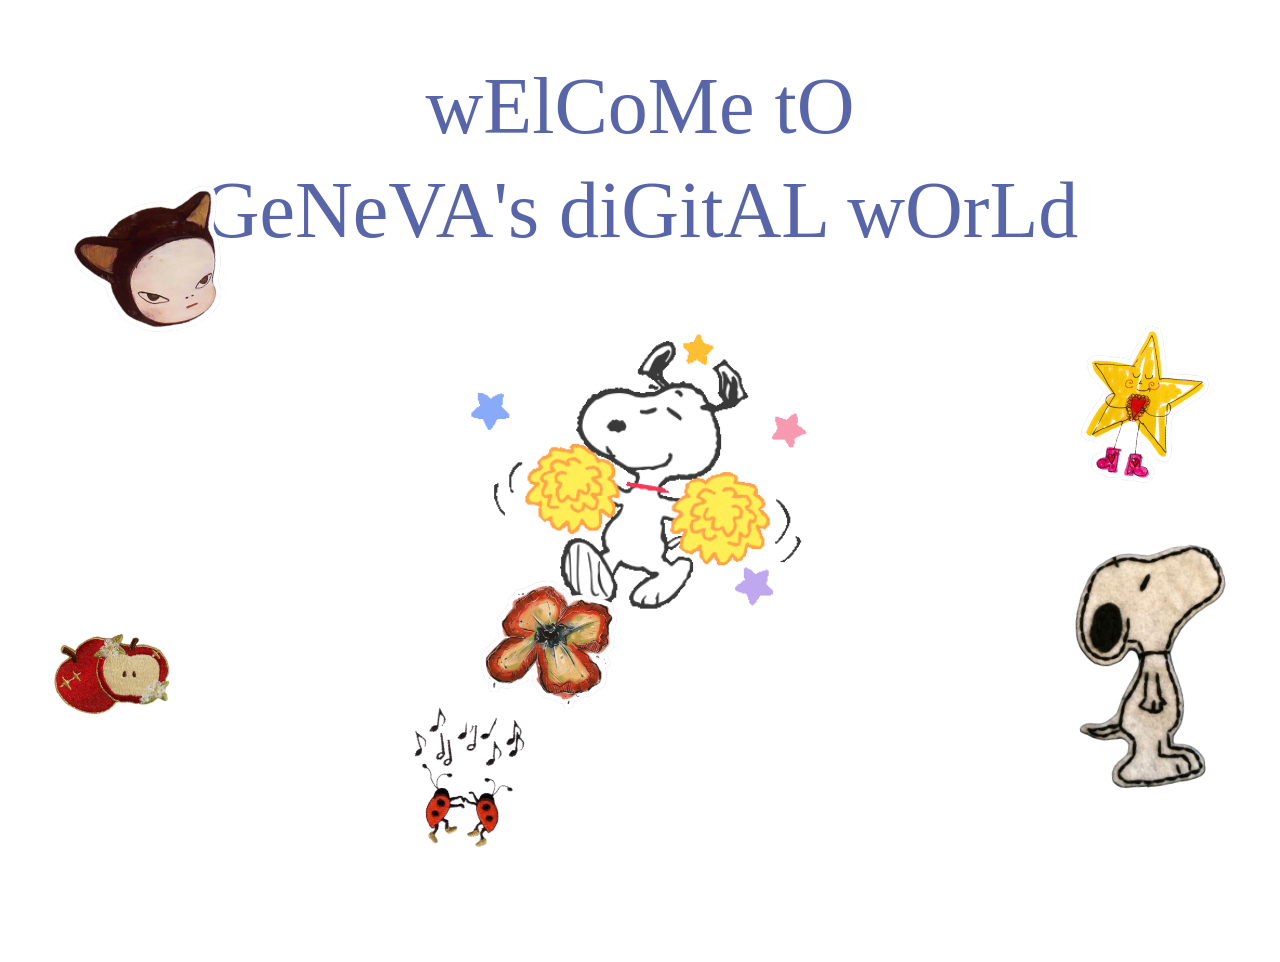
==== index.html @ aa707a8b "Changes My changes to the files" ====
<!DOCTYPE html>
<html lang="en">
<head>
	<meta charset="UTF-8">
	<title>Geneva's Webpage</title>
	<link rel = "stylesheet" type="text/css" href = "css/style.css">
</head>
<body>

	<h1 class = "minoel-text">wElCoMe tO<br> GeNeVA's diGitAL wOrLd</h1>


	<nav>
		<a href="feed/feed.html" class="minoel-text">
			<img src="img/snoopyloop.gif" alt="Enter">
			</a>
	</nav>

	<!-- Scattered Images -->
	<div class="scattered-img" style="top: 15%; left: 5%; transform: rotate(-8deg);">
	<img src="img/nara.png" alt="">
	</div>
	<div class="scattered-img" style="top: 60%; left: 2%; transform: rotate(5deg);">
	<img src="img/apple.png" alt="">
	</div>
	<div class="scattered-img" style="top: 30%; right: 4%; transform: rotate(12deg);">
	<img src="img/star.png" alt="">
	</div>
	<div class="scattered-img" style="top: 55%; right: 3%; transform: rotate(-6deg);">
	<img src="img/snoopy.png" alt="">
	</div>
	<div class="scattered-img" style="bottom: 25%; right: 50%; transform: rotate(3deg);">
	<img src="img/flower.png" alt="">
	</div>
	<div class="scattered-img" style="bottom: 10%; left: 30%; transform: rotate(3deg);">
	<img src="img/ladybug.png" alt="">
	</div>
	
</body>
</html>
---- css/style.css ----
@font-face {
  font-family: 'Minoel';
  src: url('../fonts/minoel.otf') format('opentype'),
       url('../fonts/minoel.ttf') format('truetype');
  font-weight: normal;
  font-style: normal;
}

.minoel-text {
  font-family: 'Minoel', cursive;
  font-weight: normal;
  line-height: 1.3;
  color: #5865a8;
  -webkit-font-smoothing: antialiased;
  -moz-osx-font-smoothing: grayscale;
  text-rendering: optimizeLegibility;
}

/* ----------------------------------------
Scattered Images
------------------------------------------- */
body {
  position: relative;
  min-height: 100vh;
}

.scattered-img {
  position: absolute;
  width: 160px;
  z-index: 0;
  cursor: pointer;
  transition: transform 0.3s ease, z-index 0s;
}

.scattered-img img {
  width: 100%;
}

.scattered-img:hover {
  transform: rotate(0deg) scale(1.08) !important;
  z-index: 10;
}

nav {
  display: flex;
  justify-content: center;
  align-items: center;
}

.minoel-text img {
  display: block;
  width: 400px; /* adjust to whatever size looks good */
  height: auto;
}

/* ----------------------------------------
Header
------------------------------------------- */
h1 {
  text-align: center;
  font-size: 80px;
}

.img-container {
  width: 100%;
  max-width: 400px;
  margin: 0 auto 20px;
}

.img-container img {
  width: 100%;
  height: auto;
  display: block;
}
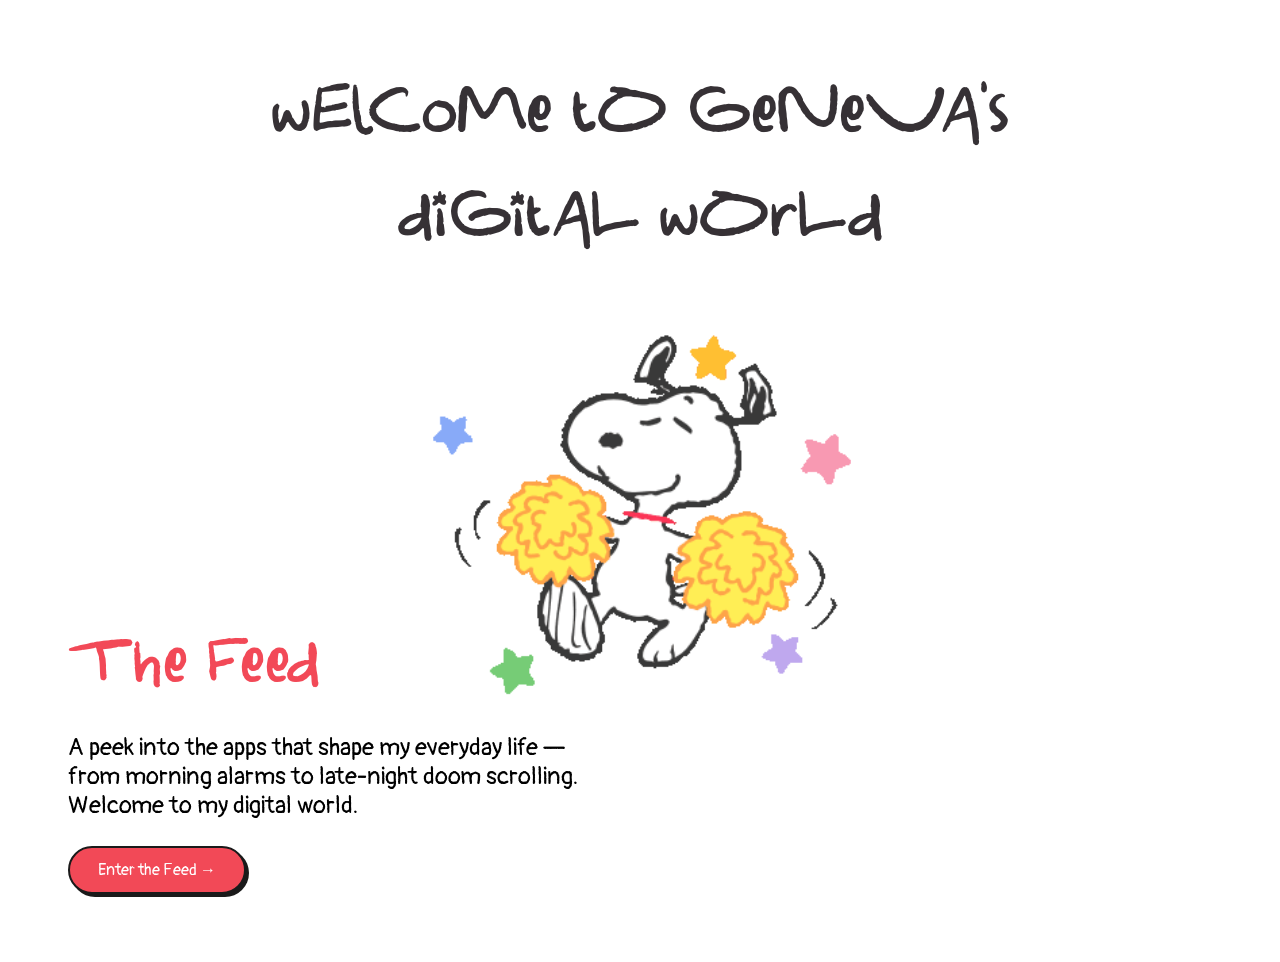
==== commit 588561a5: "Changes Changes to the home page" ====
--- a/index.html
+++ b/index.html
@@ -1,40 +1,48 @@
 <!DOCTYPE html>
 <html lang="en">
 <head>
-	<meta charset="UTF-8">
-	<title>Geneva's Webpage</title>
-	<link rel = "stylesheet" type="text/css" href = "css/style.css">
+  <meta charset="UTF-8">
+  <title>Geneva's Webpage</title>
+  <link rel="stylesheet" type="text/css" href="css/style.css">
+  <link rel="preconnect" href="https://fonts.googleapis.com">
+  <link rel="preconnect" href="https://fonts.gstatic.com" crossorigin>
+  <link href="https://fonts.googleapis.com/css2?family=Pangolin&display=swap" rel="stylesheet">
 </head>
 <body>
 
-	<h1 class = "minoel-text">wElCoMe tO<br> GeNeVA's diGitAL wOrLd</h1>
+  <h1 class="minoel-text">wElCoMe tO GeNeVA's <br>diGitAL wOrLd</h1>
 
+  <nav>
+    <a href="feed/feed.html" class="gif">
+      <img src="img/snoopyloop.gif" alt="Enter">
+    </a>
+  </nav>
 
-	<nav>
-		<a href="feed/feed.html" class="minoel-text">
-			<img src="img/snoopyloop.gif" alt="Enter">
-			</a>
-	</nav>
+  <section>
+    <h2 class="minoel-text">The Feed</h2>
+    <p>A peek into the apps that shape my everyday life — <br>from morning alarms to late-night doom scrolling. <br>Welcome to my digital world.</p>
+    <a href="feed/feed.html" class="feed-btn">Enter the Feed →</a>
+  </section>
 
-	<!-- Scattered Images -->
-	<div class="scattered-img" style="top: 15%; left: 5%; transform: rotate(-8deg);">
-	<img src="img/nara.png" alt="">
-	</div>
-	<div class="scattered-img" style="top: 60%; left: 2%; transform: rotate(5deg);">
-	<img src="img/apple.png" alt="">
-	</div>
-	<div class="scattered-img" style="top: 30%; right: 4%; transform: rotate(12deg);">
-	<img src="img/star.png" alt="">
-	</div>
-	<div class="scattered-img" style="top: 55%; right: 3%; transform: rotate(-6deg);">
-	<img src="img/snoopy.png" alt="">
-	</div>
-	<div class="scattered-img" style="bottom: 25%; right: 50%; transform: rotate(3deg);">
-	<img src="img/flower.png" alt="">
-	</div>
-	<div class="scattered-img" style="bottom: 10%; left: 30%; transform: rotate(3deg);">
-	<img src="img/ladybug.png" alt="">
-	</div>
-	
+  <!-- Scattered Images
+  <div class="scattered-img" style="top: 15%; left: 5%; transform: rotate(-8deg);">
+    <img src="img/nara.png" alt="">
+  </div>
+  <div class="scattered-img" style="top: 60%; left: 2%; transform: rotate(5deg);">
+    <img src="img/apple.png" alt="">
+  </div>
+  <div class="scattered-img" style="top: 30%; right: 4%; transform: rotate(12deg);">
+    <img src="img/star.png" alt="">
+  </div>
+  <div class="scattered-img" style="top: 55%; right: 3%; transform: rotate(-6deg);">
+    <img src="img/snoopy.png" alt="">
+  </div>
+  <div class="scattered-img" style="bottom: 25%; right: 50%; transform: rotate(3deg);">
+    <img src="img/flower.png" alt="">
+  </div>
+  <div class="scattered-img" style="bottom: 10%; left: 30%; transform: rotate(3deg);">
+    <img src="img/ladybug.png" alt="">
+  </div> -->
+
 </body>
 </html>
--- a/css/style.css
+++ b/css/style.css
@@ -1,7 +1,15 @@
+:root {
+  --black: #1a1a1a;
+}
+
+/* ----------------------------------------
+  CUSTOM FONT
+------------------------------------------- */
+
 @font-face {
   font-family: 'Minoel';
-  src: url('../fonts/minoel.otf') format('opentype'),
-       url('../fonts/minoel.ttf') format('truetype');
+  src: url('../fonts/Minoel.otf') format('opentype'),
+       url('../fonts/Minoel.ttf') format('truetype');
   font-weight: normal;
   font-style: normal;
 }
@@ -10,21 +18,103 @@
   font-family: 'Minoel', cursive;
   font-weight: normal;
   line-height: 1.3;
-  color: #5865a8;
   -webkit-font-smoothing: antialiased;
   -moz-osx-font-smoothing: grayscale;
   text-rendering: optimizeLegibility;
 }
 
 /* ----------------------------------------
-Scattered Images
+  BASE
 ------------------------------------------- */
+
 body {
   position: relative;
   min-height: 100vh;
 }
 
-.scattered-img {
+/* ----------------------------------------
+  HEADER
+------------------------------------------- */
+
+h1 {
+  text-align: center;
+  font-size: 80px;
+  color: #363135;
+}
+
+/* ----------------------------------------
+  GIF NAV
+------------------------------------------- */
+
+.gif {
+  display: flex;
+  justify-content: center;
+  align-items: center;
+}
+
+.gif img {
+  width: 500px;
+  height: auto;
+}
+
+/* ----------------------------------------
+  SECTION
+------------------------------------------- */
+
+section {
+  display: flex;
+  flex-direction: column;
+  align-items: flex-start;
+  text-align: left;
+  gap: 2px;
+  padding-left: 60px;
+  position: absolute;
+  bottom: 60px;
+  left: 0;
+}
+
+section h2 {
+  color: #F24957;
+  margin: 0;
+  font-size: 75px;
+}
+
+section p {
+  font-family: "Pangolin", cursive;
+  font-weight: 100;
+  font-style: normal;
+  font-size: 24px;
+  text-align: left;
+  margin: 2;
+}
+
+/* ----------------------------------------
+  FEED BUTTON
+------------------------------------------- */
+
+.feed-btn {
+  display: inline-block;
+  padding: 12px 28px;
+  background: #F24957;
+  color: white;
+  text-decoration: none;
+  border-radius: 100px;
+  border: 2.5px solid var(--black);
+  box-shadow: 3px 3px 0 var(--black);
+  transition: transform 0.2s, box-shadow 0.2s;
+  font-family: "Pangolin", cursive;
+}
+
+.feed-btn:hover {
+  transform: translateY(-2px);
+  box-shadow: 5px 5px 0 var(--black);
+}
+
+/* ----------------------------------------
+  SCATTERED IMAGES (saved for later)
+------------------------------------------- */
+
+/* .scattered-img {
   position: absolute;
   width: 160px;
   z-index: 0;
@@ -39,36 +129,36 @@
 .scattered-img:hover {
   transform: rotate(0deg) scale(1.08) !important;
   z-index: 10;
-}
-
-nav {
-  display: flex;
-  justify-content: center;
-  align-items: center;
-}
-
-.minoel-text img {
-  display: block;
-  width: 400px; /* adjust to whatever size looks good */
-  height: auto;
-}
+} */
 
 /* ----------------------------------------
-Header
+  RESPONSIVE
 ------------------------------------------- */
-h1 {
-  text-align: center;
-  font-size: 80px;
-}
 
-.img-container {
-  width: 100%;
-  max-width: 400px;
-  margin: 0 auto 20px;
-}
+@media (max-width: 768px) {
+  body {
+    display: flex;
+    flex-direction: column;
+    align-items: center;
+    padding: 20px;
+  }
 
-.img-container img {
-  width: 100%;
-  height: auto;
-  display: block;
+  h1 {
+    font-size: 48px;
+  }
+
+  .gif img {
+    width: 250px;
+  }
+
+  section {
+    position: static;
+    align-items: center;
+    text-align: center;
+    padding-left: 0;
+  }
+
+  section p {
+    text-align: center;
+  }
 }
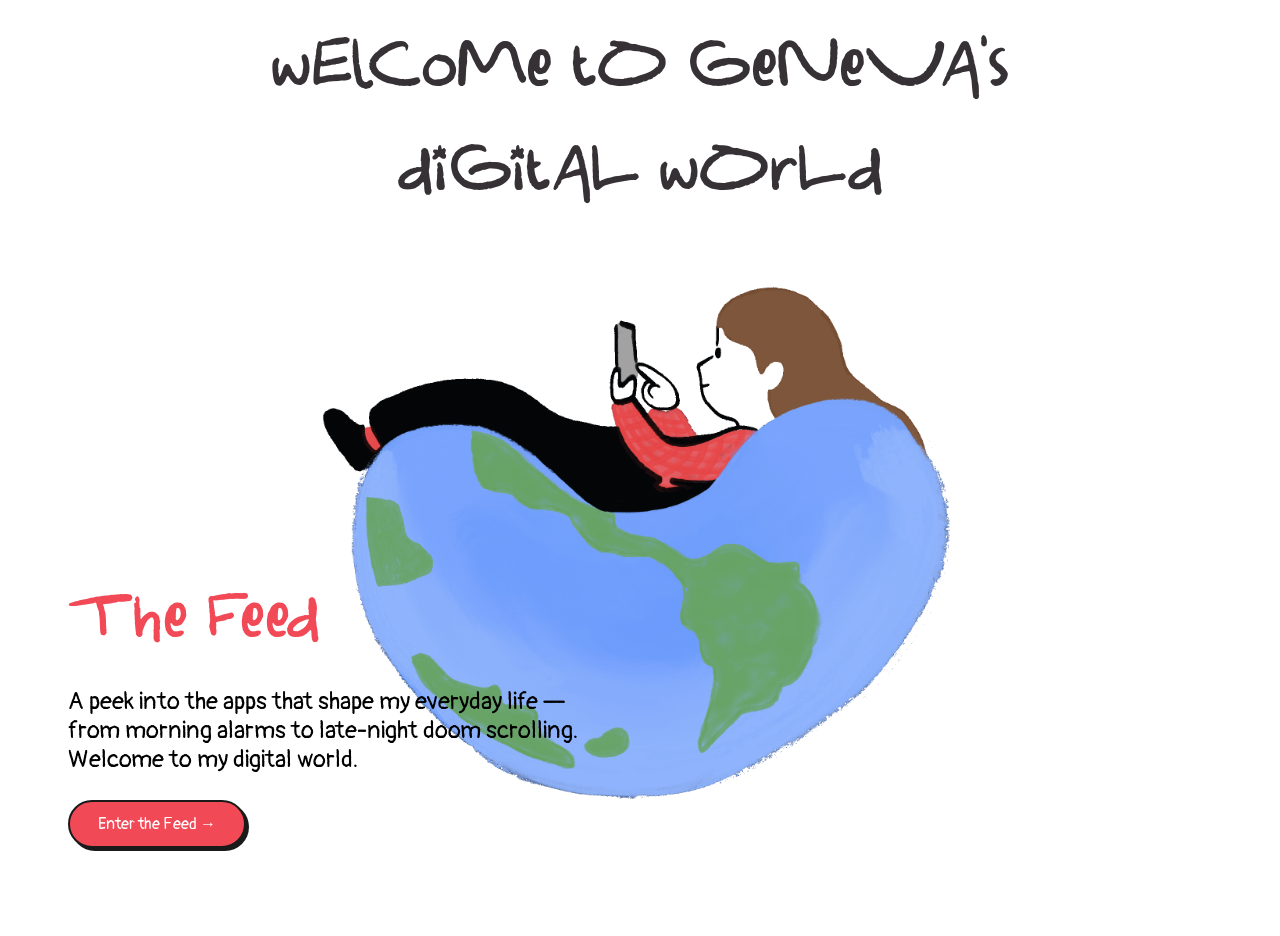
==== commit da0d9ec4: "Drawing Added drawing and changed home page to not scroll" ====
--- a/index.html
+++ b/index.html
@@ -14,7 +14,7 @@
 
   <nav>
     <a href="feed/feed.html" class="gif">
-      <img src="img/snoopyloop.gif" alt="Enter">
+      <img src="img/animated2.gif" alt="Enter">
     </a>
   </nav>
 
--- a/css/style.css
+++ b/css/style.css
@@ -29,7 +29,8 @@
 
 body {
   position: relative;
-  min-height: 100vh;
+  height: 100vh;
+  overflow: hidden;
 }
 
 /* ----------------------------------------
@@ -40,20 +41,36 @@
   text-align: center;
   font-size: 80px;
   color: #363135;
+  margin: 0;
+  padding: 0;
+  line-height: 1;
 }
 
 /* ----------------------------------------
   GIF NAV
 ------------------------------------------- */
 
-.gif {
+/* .gif {
   display: flex;
   justify-content: center;
   align-items: center;
 }
 
 .gif img {
-  width: 500px;
+  width: 700px;
+  height: auto;
+} */
+
+
+.gif {
+  display: flex;
+  justify-content: center;
+  align-items: center;
+  margin-top: -80px;
+}
+
+.gif img {
+  width: 800px;
   height: auto;
 }
 
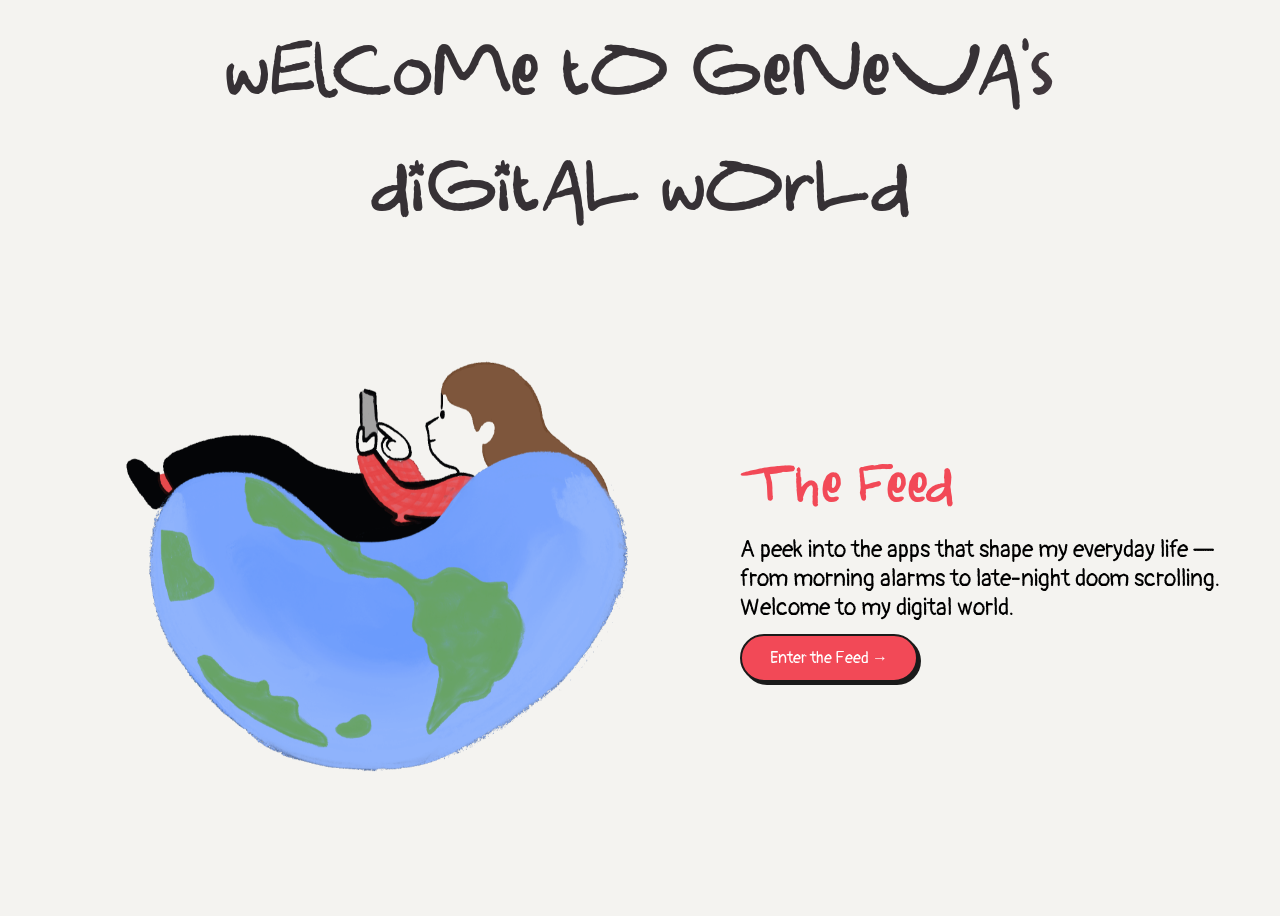
==== commit 1c56aff9: "New changes Removed certain features and repositioned things" ====
--- a/index.html
+++ b/index.html
@@ -12,37 +12,18 @@
 
   <h1 class="minoel-text">wElCoMe tO GeNeVA's <br>diGitAL wOrLd</h1>
 
-  <nav>
-    <a href="feed/feed.html" class="gif">
-      <img src="img/animated2.gif" alt="Enter">
-    </a>
-  </nav>
+  <div class="content-row">
+    <nav class="animated-gif">
+      <a href="feed/feed.html" class="gif">
+        <img src="img/animated2.gif" alt="Enter">
+      </a>
+    </nav>
 
-  <section>
-    <h2 class="minoel-text">The Feed</h2>
-    <p>A peek into the apps that shape my everyday life — <br>from morning alarms to late-night doom scrolling. <br>Welcome to my digital world.</p>
-    <a href="feed/feed.html" class="feed-btn">Enter the Feed →</a>
-  </section>
-
-  <!-- Scattered Images
-  <div class="scattered-img" style="top: 15%; left: 5%; transform: rotate(-8deg);">
-    <img src="img/nara.png" alt="">
+    <section class="right-side">
+      <h2 class="minoel-text">The Feed</h2>
+      <p>A peek into the apps that shape my everyday life — <br>from morning alarms to late-night doom scrolling. <br>Welcome to my digital world.</p>
+      <a href="feed/feed.html" class="feed-btn">Enter the Feed →</a>
+    </section>
   </div>
-  <div class="scattered-img" style="top: 60%; left: 2%; transform: rotate(5deg);">
-    <img src="img/apple.png" alt="">
-  </div>
-  <div class="scattered-img" style="top: 30%; right: 4%; transform: rotate(12deg);">
-    <img src="img/star.png" alt="">
-  </div>
-  <div class="scattered-img" style="top: 55%; right: 3%; transform: rotate(-6deg);">
-    <img src="img/snoopy.png" alt="">
-  </div>
-  <div class="scattered-img" style="bottom: 25%; right: 50%; transform: rotate(3deg);">
-    <img src="img/flower.png" alt="">
-  </div>
-  <div class="scattered-img" style="bottom: 10%; left: 30%; transform: rotate(3deg);">
-    <img src="img/ladybug.png" alt="">
-  </div> -->
-
 </body>
 </html>
--- a/css/style.css
+++ b/css/style.css
@@ -1,5 +1,6 @@
 :root {
   --black: #1a1a1a;
+  --red: #F24957;
 }
 
 /* ----------------------------------------
@@ -31,6 +32,7 @@
   position: relative;
   height: 100vh;
   overflow: hidden;
+  background-color: #F4F3F0;
 }
 
 /* ----------------------------------------
@@ -38,40 +40,47 @@
 ------------------------------------------- */
 
 h1 {
+  font-size: clamp(40px, 7vw, 100px); /* FIX 3: scales with screen size */
+  line-height: 1;
   text-align: center;
-  font-size: 80px;
-  color: #363135;
   margin: 0;
   padding: 0;
-  line-height: 1;
+  background: linear-gradient(90deg, #363135 40%, #a07080 50%, #363135 60%);
+  background-size: 200% auto;
+  -webkit-background-clip: text;
+  -webkit-text-fill-color: transparent;
+  background-clip: text;
+  animation: slideUp 0.6s ease-out both;
 }
 
 /* ----------------------------------------
-  GIF NAV
+  LAYOUT
 ------------------------------------------- */
 
-/* .gif {
+.content-row {
   display: flex;
+  flex-direction: row;
+  align-items: center;
   justify-content: center;
-  align-items: center;
+  gap: 40px;
+  width: 100%;
 }
 
-.gif img {
-  width: 700px;
-  height: auto;
-} */
-
+/* ----------------------------------------
+  GIF
+------------------------------------------- */
 
 .gif {
   display: flex;
   justify-content: center;
   align-items: center;
-  margin-top: -80px;
+  animation: fadeIn 0.6s ease-in 0.2s both;
 }
 
 .gif img {
-  width: 800px;
+  width: clamp(300px, 50vw, 800px); /* FIX 3: scales with screen size */
   height: auto;
+  animation: float 3s ease-in-out infinite;
 }
 
 /* ----------------------------------------
@@ -82,71 +91,45 @@
   display: flex;
   flex-direction: column;
   align-items: flex-start;
-  text-align: left;
-  gap: 2px;
-  padding-left: 60px;
-  position: absolute;
-  bottom: 60px;
-  left: 0;
+  gap: 12px;
+  animation: slideUp 0.6s ease-out 0.3s both;
 }
 
 section h2 {
-  color: #F24957;
+  font-size: clamp(36px, 5vw, 75px); /* FIX 3: scales with screen size */
+  color: var(--red);
   margin: 0;
-  font-size: 75px;
 }
+
+/* FIX 1: removed section h2::after and h2:hover::after entirely */
 
 section p {
   font-family: "Pangolin", cursive;
-  font-weight: 100;
-  font-style: normal;
-  font-size: 24px;
-  text-align: left;
-  margin: 2;
+  font-size: clamp(14px, 1.8vw, 24px); /* FIX 3: scales with screen size */
+  margin: 0;
 }
 
 /* ----------------------------------------
   FEED BUTTON
 ------------------------------------------- */
 
+/* FIX 2: split into two classes so pulse never gets interrupted */
 .feed-btn {
   display: inline-block;
   padding: 12px 28px;
-  background: #F24957;
+  background: var(--red);
   color: white;
+  font-family: "Pangolin", cursive;
   text-decoration: none;
   border-radius: 100px;
   border: 2.5px solid var(--black);
   box-shadow: 3px 3px 0 var(--black);
-  transition: transform 0.2s, box-shadow 0.2s;
-  font-family: "Pangolin", cursive;
+  animation: slideUp 0.6s ease-out 0.5s both, pulse 2s ease-in-out 1.1s infinite;
 }
 
 .feed-btn:hover {
   transform: translateY(-2px);
-  box-shadow: 5px 5px 0 var(--black);
 }
-
-/* ----------------------------------------
-  SCATTERED IMAGES (saved for later)
-------------------------------------------- */
-
-/* .scattered-img {
-  position: absolute;
-  width: 160px;
-  z-index: 0;
-  cursor: pointer;
-  transition: transform 0.3s ease, z-index 0s;
-}
-
-.scattered-img img {
-  width: 100%;
-}
-
-.scattered-img:hover {
-  transform: rotate(0deg) scale(1.08) !important;
-  z-index: 10;
-} */
 
 /* ----------------------------------------
   RESPONSIVE
@@ -158,10 +141,12 @@
     flex-direction: column;
     align-items: center;
     padding: 20px;
+    overflow: auto;
   }
 
-  h1 {
-    font-size: 48px;
+  .content-row {
+    flex-direction: column;
+    align-items: center;
   }
 
   .gif img {
@@ -169,13 +154,31 @@
   }
 
   section {
-    position: static;
     align-items: center;
     text-align: center;
-    padding-left: 0;
   }
+}
 
-  section p {
-    text-align: center;
-  }
+/* ----------------------------------------
+  ANIMATIONS
+------------------------------------------- */
+
+@keyframes fadeIn {
+  from { opacity: 0; }
+  to { opacity: 1; }
+}
+
+@keyframes slideUp {
+  from { opacity: 0; transform: translateY(30px); }
+  to { opacity: 1; transform: translateY(0); }
+}
+
+@keyframes float {
+  0%, 100% { transform: translateY(0); }
+  50% { transform: translateY(-12px); }
+}
+
+@keyframes pulse {
+  0%, 100% { box-shadow: 3px 3px 0 var(--black); }
+  50% { box-shadow: 6px 6px 0 var(--black); }
 }
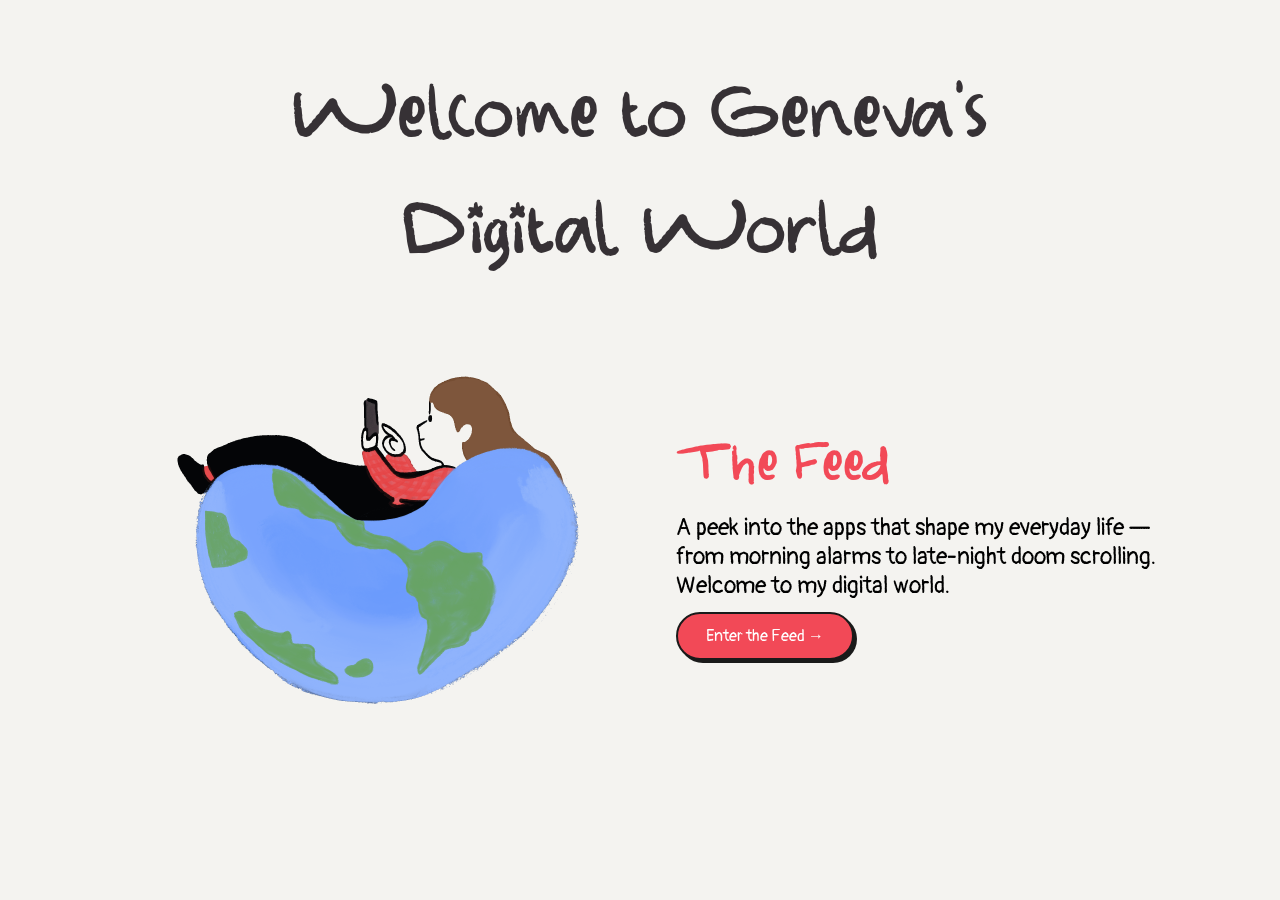
==== commit 68bbb954: "Almost Complete Final Website" ====
--- a/index.html
+++ b/index.html
@@ -10,7 +10,10 @@
 </head>
 <body>
 
-  <h1 class="minoel-text">wElCoMe tO GeNeVA's <br>diGitAL wOrLd</h1>
+  <!-- <h1 class="minoel-text">wElCoMe tO GeNeVA's <br>diGitAL wOrLd</h1> -->
+  <h1 class="minoel-text">Welcome to Geneva's <br>Digital World</h1>
+
+
 
   <div class="content-row">
     <nav class="animated-gif">
--- a/css/style.css
+++ b/css/style.css
@@ -30,10 +30,14 @@
 
 body {
   position: relative;
-  height: 100vh;
-  overflow: hidden;
   background-color: #F4F3F0;
 }
+
+/* ADD LATER IF I WANT TO ADD CUSTOM cursor */
+/* * {
+  cursor: url('../feed/img/denim-heart2.png'), auto;
+} */
+
 
 /* ----------------------------------------
   HEADER
@@ -44,6 +48,7 @@
   line-height: 1;
   text-align: center;
   margin: 0;
+  margin-top: 50px;
   padding: 0;
   background: linear-gradient(90deg, #363135 40%, #a07080 50%, #363135 60%);
   background-size: 200% auto;
@@ -78,8 +83,8 @@
 }
 
 .gif img {
-  width: clamp(300px, 50vw, 800px); /* FIX 3: scales with screen size */
-  height: auto;
+  width: clamp(200px, 40vw, 800px);
+  height: auto; /* lets the image scale naturally without distortion */
   animation: float 3s ease-in-out infinite;
 }
 
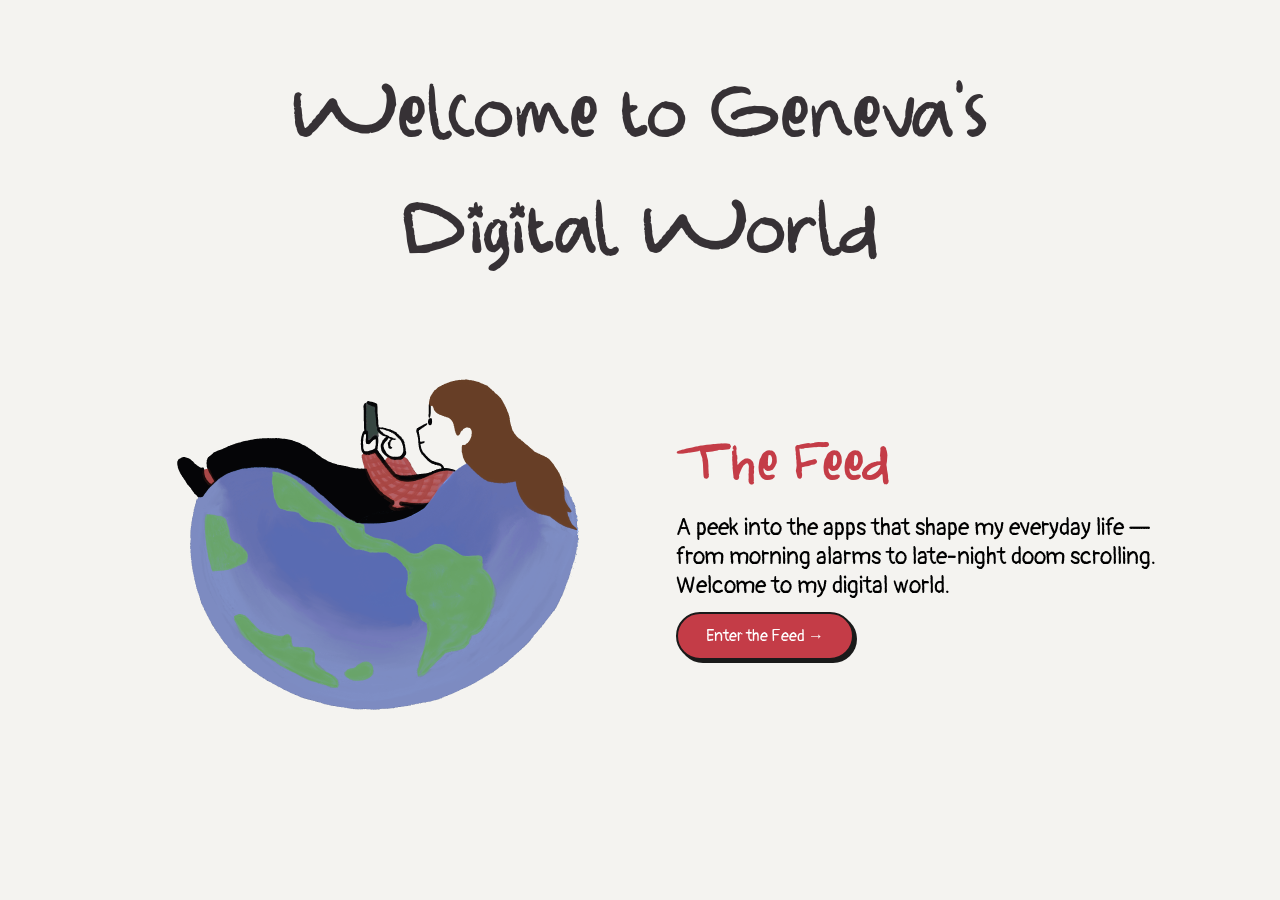
==== commit f4c2f98a: "Final changes Final changes, added all doodles" ====
--- a/index.html
+++ b/index.html
@@ -2,31 +2,34 @@
 <html lang="en">
 <head>
   <meta charset="UTF-8">
-  <title>Geneva's Webpage</title>
-  <link rel="stylesheet" type="text/css" href="css/style.css">
+  <meta name="viewport" content="width=device-width, initial-scale=1.0">
+  <title>Geneva's Digital World</title>
+  <link rel="stylesheet" href="css/style.css">
   <link rel="preconnect" href="https://fonts.googleapis.com">
   <link rel="preconnect" href="https://fonts.gstatic.com" crossorigin>
   <link href="https://fonts.googleapis.com/css2?family=Pangolin&display=swap" rel="stylesheet">
 </head>
 <body>
 
-  <!-- <h1 class="minoel-text">wElCoMe tO GeNeVA's <br>diGitAL wOrLd</h1> -->
   <h1 class="minoel-text">Welcome to Geneva's <br>Digital World</h1>
 
+  <div class="content-row">
 
+    <!-- Animated GIF — links to the feed -->
+    <a href="feed/feed.html" class="gif" aria-label="Enter the Feed">
+      <img src="img/animatedgiffinal.gif" alt="Animated logo linking to The Feed" aria-hidden="true">
+    </a>
 
-  <div class="content-row">
-    <nav class="animated-gif">
-      <a href="feed/feed.html" class="gif">
-        <img src="img/animated2.gif" alt="Enter">
-      </a>
-    </nav>
+    <!-- Intro copy + CTA -->
+    <section>
+      <h2 class="minoel-text">The Feed</h2>
+      <p>A peek into the apps that shape my everyday life —<br>
+         from morning alarms to late-night doom scrolling.<br>
+         Welcome to my digital world.</p>
+      <a href="feed/feed.html" class="feed-btn" aria-label="Enter the Feed, a collection of apps from Geneva's digital life">Enter the Feed →</a>
+    </section>
 
-    <section class="right-side">
-      <h2 class="minoel-text">The Feed</h2>
-      <p>A peek into the apps that shape my everyday life — <br>from morning alarms to late-night doom scrolling. <br>Welcome to my digital world.</p>
-      <a href="feed/feed.html" class="feed-btn">Enter the Feed →</a>
-    </section>
   </div>
+
 </body>
 </html>
--- a/css/style.css
+++ b/css/style.css
@@ -1,157 +1,192 @@
+/* ============================================================
+   VARIABLES
+   ============================================================ */
+
 :root {
-  --black: #1a1a1a;
-  --red: #F24957;
-}
-
-/* ----------------------------------------
-  CUSTOM FONT
-------------------------------------------- */
+  --black:      #1a1a1a;
+  --red:        #c43c47;
+  /* --red:        #F24957; */
+  --darkred:    #a20303;
+  --blue:       #5865ab;
+  --bg:         #F4F3F0;
+  --white:      #ffffff;
+  --font-body:  "Pangolin", cursive;
+  --font-brand: "Minoel", cursive;
+  --border:     2.5px solid var(--black);
+  --shadow:     3px 3px 0 var(--black);
+  --shadow-lg:  6px 6px 0 var(--black);
+}
+
+
+/* ============================================================
+   CUSTOM FONT
+   ============================================================ */
 
 @font-face {
-  font-family: 'Minoel';
-  src: url('../fonts/Minoel.otf') format('opentype'),
-       url('../fonts/Minoel.ttf') format('truetype');
+  font-family: "Minoel";
+  src: url("../fonts/Minoel.otf") format("opentype"),
+       url("../fonts/Minoel.ttf") format("truetype");
   font-weight: normal;
-  font-style: normal;
+  font-style:  normal;
 }
 
 .minoel-text {
-  font-family: 'Minoel', cursive;
-  font-weight: normal;
-  line-height: 1.3;
-  -webkit-font-smoothing: antialiased;
+  font-family:             var(--font-brand);
+  font-weight:             normal;
+  line-height:             1.3;
+  -webkit-font-smoothing:  antialiased;
   -moz-osx-font-smoothing: grayscale;
-  text-rendering: optimizeLegibility;
-}
-
-/* ----------------------------------------
-  BASE
-------------------------------------------- */
+  text-rendering:          optimizeLegibility;
+}
+
+
+/* ============================================================
+   BASE
+   ============================================================ */
 
 body {
-  position: relative;
-  background-color: #F4F3F0;
-}
-
-/* ADD LATER IF I WANT TO ADD CUSTOM cursor */
-/* * {
-  cursor: url('../feed/img/denim-heart2.png'), auto;
-} */
-
-
-/* ----------------------------------------
-  HEADER
-------------------------------------------- */
+  background-color: var(--bg);
+}
+
+
+/* ============================================================
+   HEADER
+   ============================================================ */
 
 h1 {
-  font-size: clamp(40px, 7vw, 100px); /* FIX 3: scales with screen size */
+  font-size:   clamp(40px, 7vw, 100px);
   line-height: 1;
-  text-align: center;
-  margin: 0;
-  margin-top: 50px;
-  padding: 0;
-  background: linear-gradient(90deg, #363135 40%, #a07080 50%, #363135 60%);
-  background-size: 200% auto;
-  -webkit-background-clip: text;
-  -webkit-text-fill-color: transparent;
-  background-clip: text;
-  animation: slideUp 0.6s ease-out both;
-}
-
-/* ----------------------------------------
-  LAYOUT
-------------------------------------------- */
+  text-align:  center;
+  margin:      50px 0 0;
+  padding:     0;
+  background:  linear-gradient(90deg, #363135 40%, #a07080 50%, #363135 60%);
+  background-size:          200% auto;
+  -webkit-background-clip:  text;
+  -webkit-text-fill-color:  transparent;
+  background-clip:          text;
+  animation:   slideUp 0.6s ease-out both;
+}
+
+
+/* ============================================================
+   LAYOUT
+   ============================================================ */
 
 .content-row {
-  display: flex;
-  flex-direction: row;
-  align-items: center;
+  display:         flex;
+  align-items:     center;
   justify-content: center;
-  gap: 40px;
-  width: 100%;
-}
-
-/* ----------------------------------------
-  GIF
-------------------------------------------- */
+  gap:             40px;
+  width:           100%;
+}
+
+
+/* ============================================================
+   GIF
+   ============================================================ */
 
 .gif {
-  display: flex;
+  display:         flex;
   justify-content: center;
-  align-items: center;
-  animation: fadeIn 0.6s ease-in 0.2s both;
+  align-items:     center;
+  animation:       fadeIn 0.6s ease-in 0.2s both;
 }
 
 .gif img {
-  width: clamp(200px, 40vw, 800px);
-  height: auto; /* lets the image scale naturally without distortion */
+  width:  clamp(200px, 40vw, 800px);
+  height: auto;
   animation: float 3s ease-in-out infinite;
 }
 
-/* ----------------------------------------
-  SECTION
-------------------------------------------- */
+
+/* ============================================================
+   SECTION (intro copy)
+   ============================================================ */
 
 section {
-  display: flex;
+  display:        flex;
   flex-direction: column;
-  align-items: flex-start;
-  gap: 12px;
-  animation: slideUp 0.6s ease-out 0.3s both;
+  align-items:    flex-start;
+  gap:            12px;
+  animation:      slideUp 0.6s ease-out 0.3s both;
 }
 
 section h2 {
-  font-size: clamp(36px, 5vw, 75px); /* FIX 3: scales with screen size */
-  color: var(--red);
-  margin: 0;
-}
-
-/* FIX 1: removed section h2::after and h2:hover::after entirely */
+  font-size: clamp(36px, 5vw, 75px);
+  color:     var(--red);
+  margin:    0;
+}
 
 section p {
-  font-family: "Pangolin", cursive;
-  font-size: clamp(14px, 1.8vw, 24px); /* FIX 3: scales with screen size */
-  margin: 0;
-}
-
-/* ----------------------------------------
-  FEED BUTTON
-------------------------------------------- */
-
-/* FIX 2: split into two classes so pulse never gets interrupted */
+  font-family: var(--font-body);
+  font-size:   clamp(14px, 1.8vw, 24px);
+  margin:      0;
+}
+
+
+/* ============================================================
+   FEED BUTTON
+   ============================================================ */
+
 .feed-btn {
-  display: inline-block;
-  padding: 12px 28px;
-  background: var(--red);
-  color: white;
-  font-family: "Pangolin", cursive;
+  display:         inline-block;
+  padding:         12px 28px;
+  background:      var(--red);
+  color:           var(--white);
+  font-family:     var(--font-body);
   text-decoration: none;
-  border-radius: 100px;
-  border: 2.5px solid var(--black);
-  box-shadow: 3px 3px 0 var(--black);
-  animation: slideUp 0.6s ease-out 0.5s both, pulse 2s ease-in-out 1.1s infinite;
+  border-radius:   100px;
+  border:          var(--border);
+  box-shadow:      var(--shadow);
+  animation:       slideUp 0.6s ease-out 0.5s both,
+                   pulse 2s ease-in-out 1.1s infinite;
 }
 
 .feed-btn:hover {
   transform: translateY(-2px);
 }
 
-/* ----------------------------------------
-  RESPONSIVE
-------------------------------------------- */
+
+/* ============================================================
+   ANIMATIONS
+   ============================================================ */
+
+@keyframes fadeIn {
+  from { opacity: 0; }
+  to   { opacity: 1; }
+}
+
+@keyframes slideUp {
+  from { opacity: 0; transform: translateY(30px); }
+  to   { opacity: 1; transform: translateY(0); }
+}
+
+@keyframes float {
+  0%, 100% { transform: translateY(0); }
+  50%       { transform: translateY(-12px); }
+}
+
+@keyframes pulse {
+  0%, 100% { box-shadow: var(--shadow); }
+  50%       { box-shadow: var(--shadow-lg); }
+}
+
+
+/* ============================================================
+   RESPONSIVE — mobile (≤ 768px)
+   ============================================================ */
 
 @media (max-width: 768px) {
   body {
-    display: flex;
+    display:        flex;
     flex-direction: column;
-    align-items: center;
-    padding: 20px;
-    overflow: auto;
+    align-items:    center;
+    padding:        20px;
   }
 
   .content-row {
     flex-direction: column;
-    align-items: center;
+    align-items:    center;
   }
 
   .gif img {
@@ -160,30 +195,6 @@
 
   section {
     align-items: center;
-    text-align: center;
-  }
-}
-
-/* ----------------------------------------
-  ANIMATIONS
-------------------------------------------- */
-
-@keyframes fadeIn {
-  from { opacity: 0; }
-  to { opacity: 1; }
-}
-
-@keyframes slideUp {
-  from { opacity: 0; transform: translateY(30px); }
-  to { opacity: 1; transform: translateY(0); }
-}
-
-@keyframes float {
-  0%, 100% { transform: translateY(0); }
-  50% { transform: translateY(-12px); }
-}
-
-@keyframes pulse {
-  0%, 100% { box-shadow: 3px 3px 0 var(--black); }
-  50% { box-shadow: 6px 6px 0 var(--black); }
+    text-align:  center;
+  }
 }
